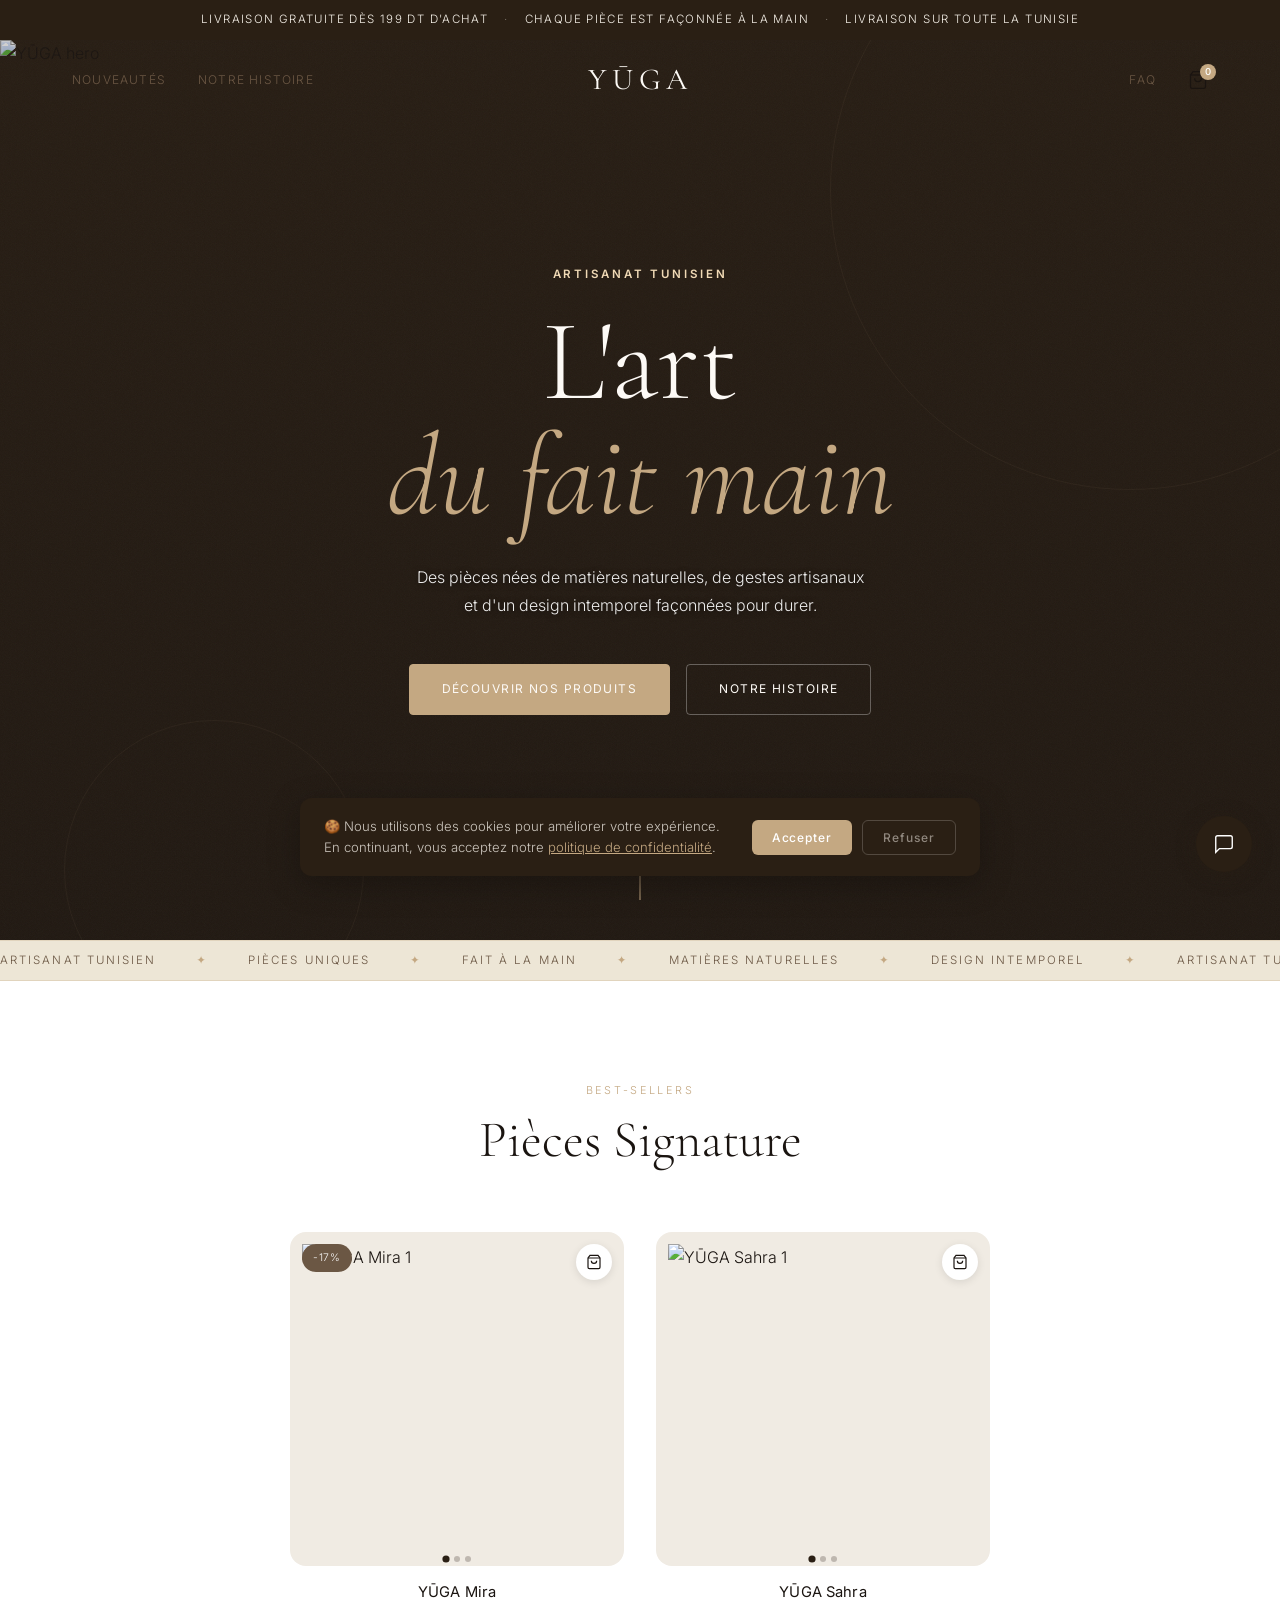
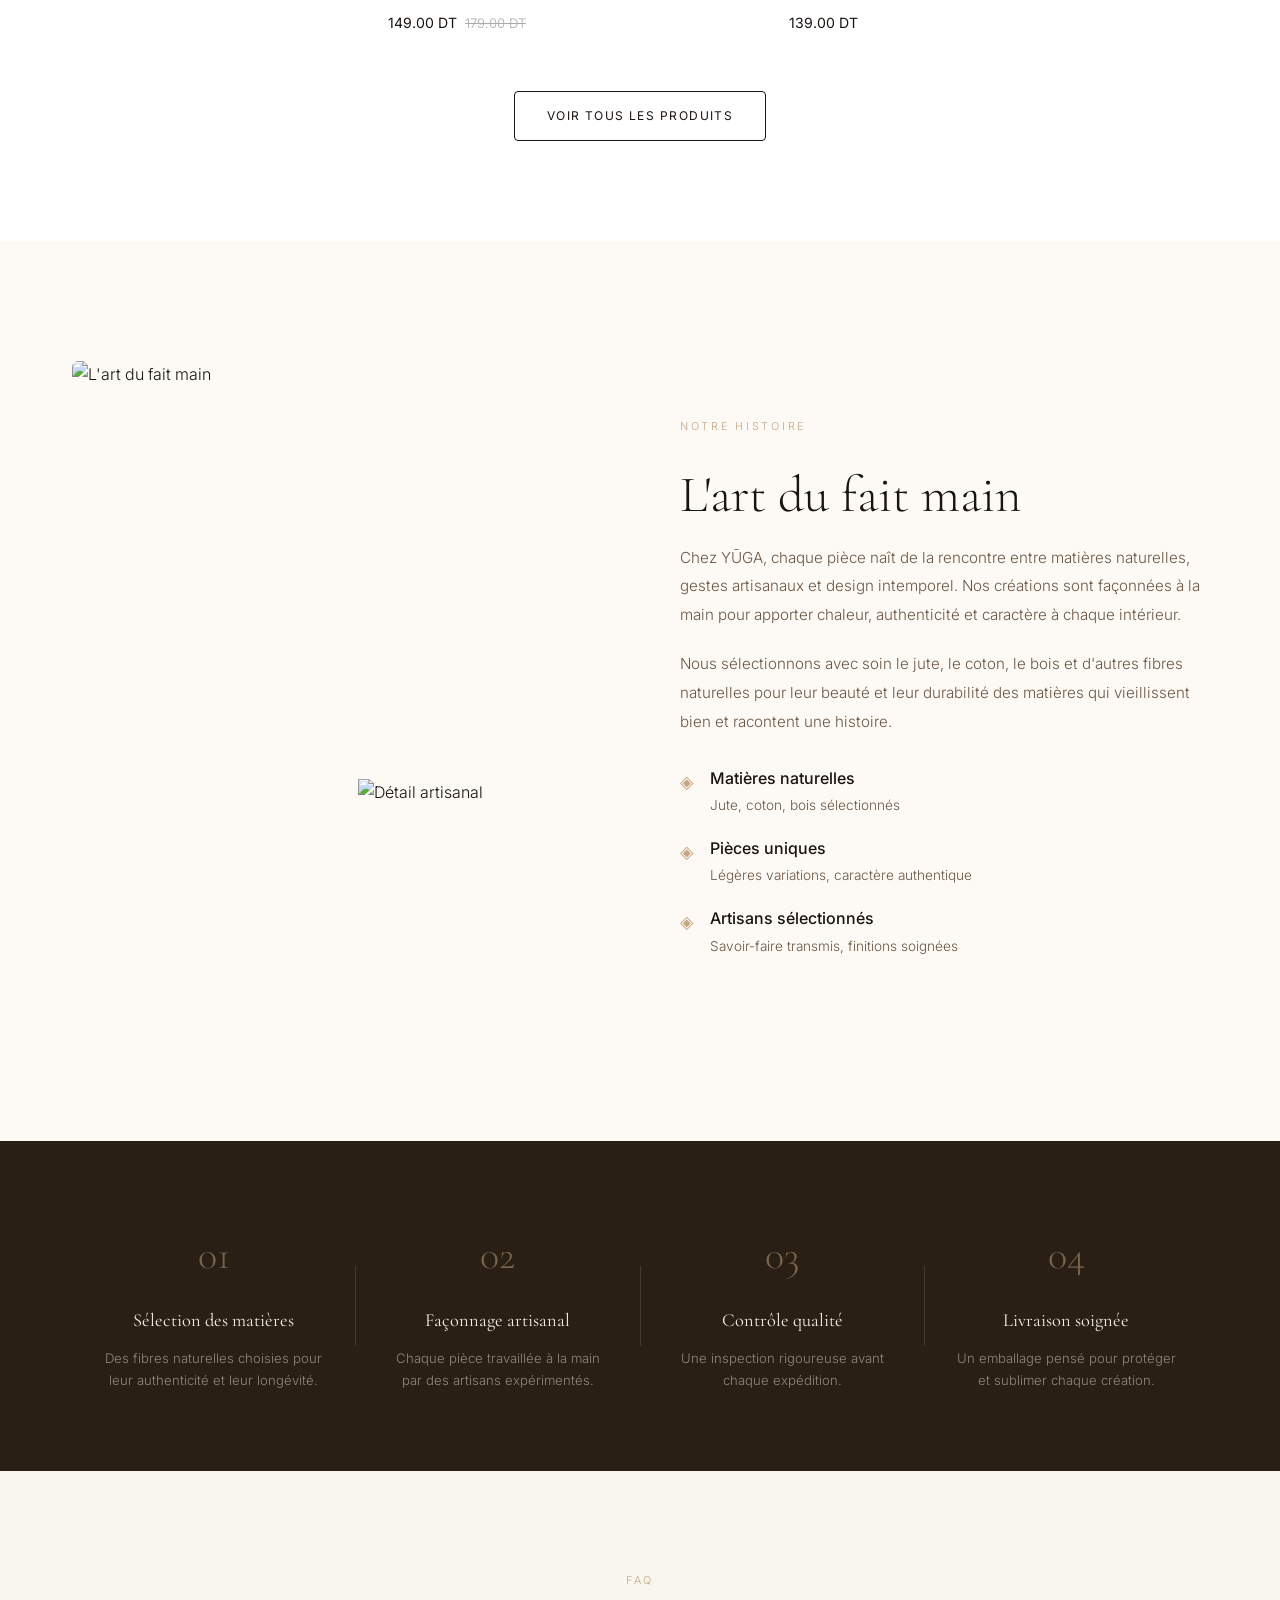
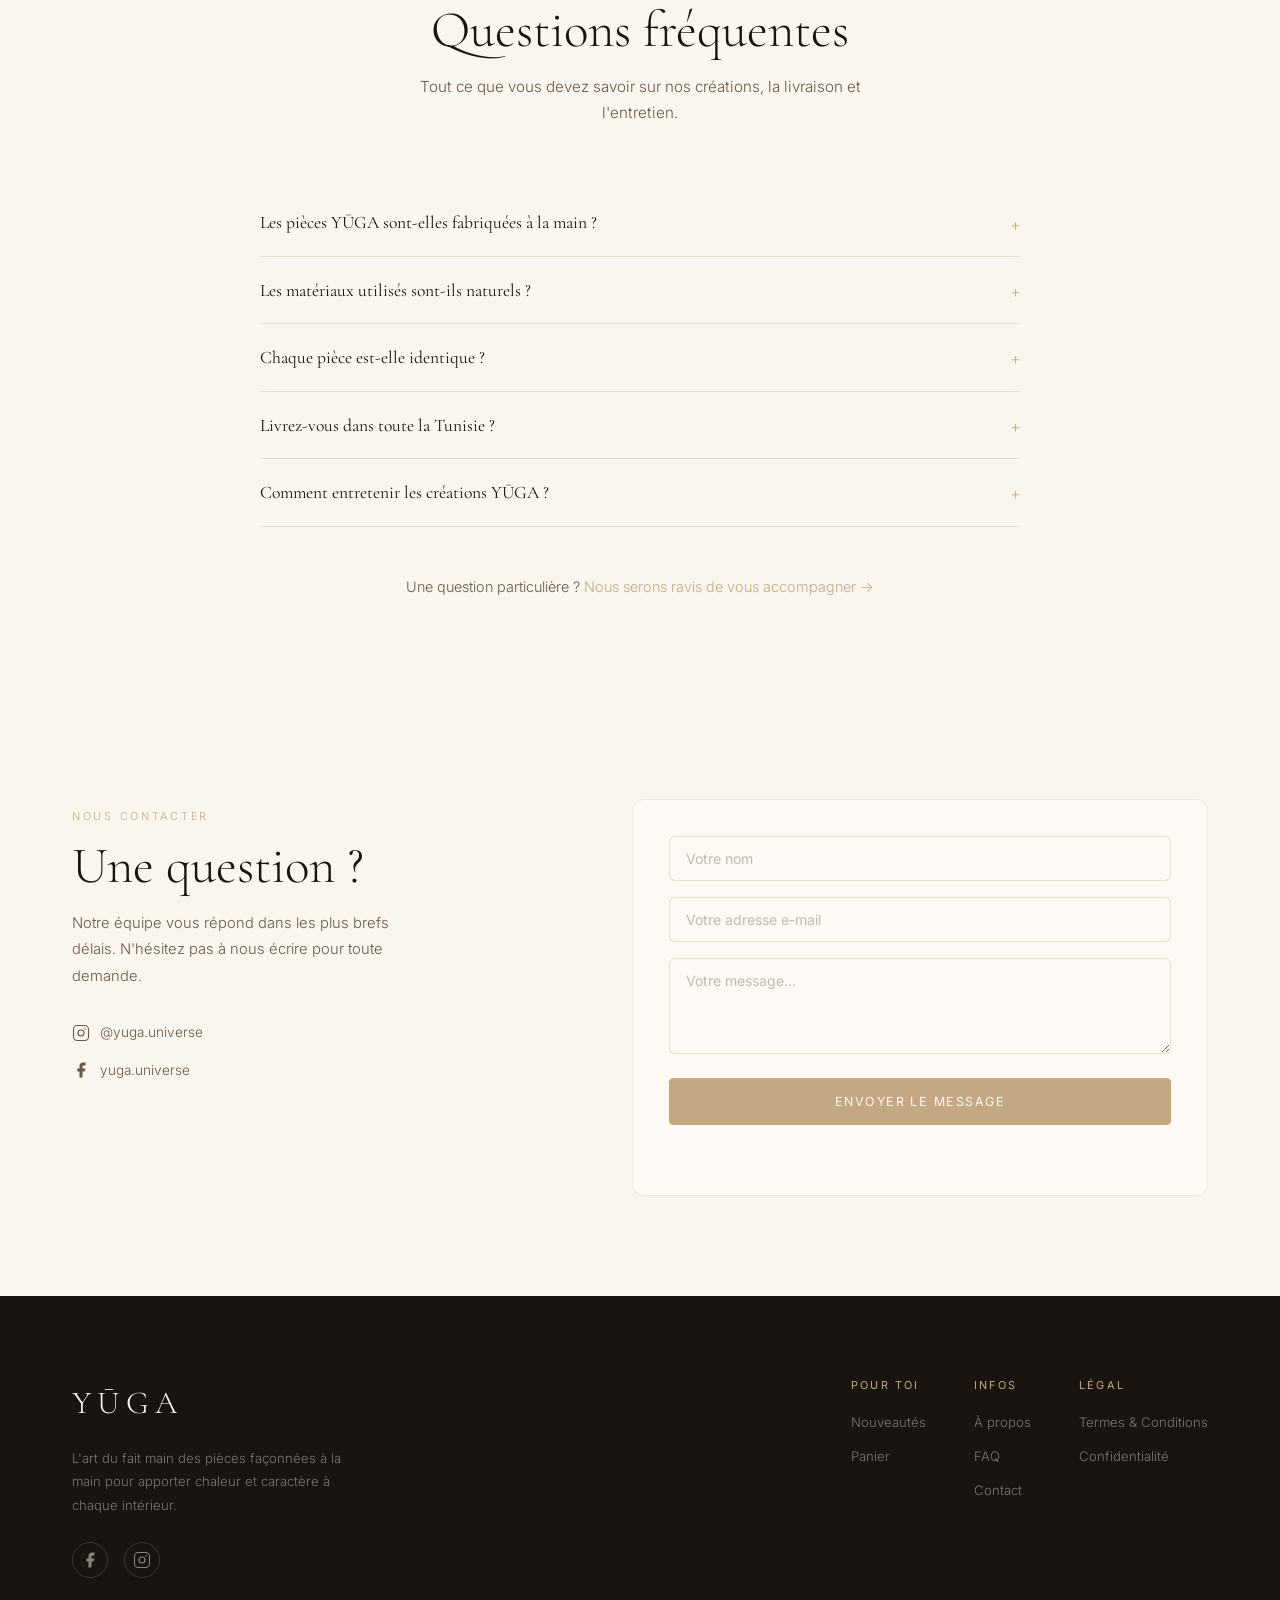
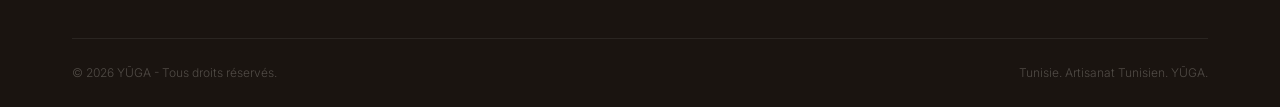
==== index.html @ 1732a2d7 "first commit" ====
<!DOCTYPE html>
<html lang="fr">
<head>
  <meta charset="UTF-8" />
  <meta name="viewport" content="width=device-width, initial-scale=1.0" />
  <title>YŪGA</title>
  <link rel="icon" type="image/png" href="Logo/ICON.png" />
  <link rel="preconnect" href="https://fonts.googleapis.com" />
  <link rel="preconnect" href="https://fonts.gstatic.com" crossorigin />
  <link href="https://fonts.googleapis.com/css2?family=Cormorant+Garamond:ital,wght@0,300;0,400;0,500;0,600;1,300;1,400&family=Inter:wght@300;400;500&display=swap" rel="stylesheet" />
  <link rel="stylesheet" href="style.css" />
  <link rel="stylesheet" href="chatbot.css" />
</head>
<body>

  <!-- ANNOUNCEMENT BAR -->
  <div class="announcement-bar">
    <span>Livraison gratuite dès 199 DT d'achat</span>
    <span class="dot">·</span>
    <span>Chaque pièce est façonnée à la main</span>
    <span class="dot">·</span>
    <span>Livraison sur toute la Tunisie</span>
  </div>

  <!-- HEADER -->
  <header class="header" id="header">
    <nav class="nav">
      <div class="nav__left">
        <a href="#products" class="nav__link">Nouveautés</a>
        <a href="#story" class="nav__link">Notre Histoire</a>
      </div>
      <a href="#" class="nav__logo">YŪGA</a>
      <div class="nav__right">
        <a href="#faq" class="nav__link">FAQ</a>
        <button class="nav__cart" aria-label="Panier">
          <svg width="20" height="20" viewBox="0 0 24 24" fill="none" stroke="currentColor" stroke-width="1.5">
            <path d="M6 2L3 6v14a2 2 0 002 2h14a2 2 0 002-2V6l-3-4z"/>
            <line x1="3" y1="6" x2="21" y2="6"/>
            <path d="M16 10a4 4 0 01-8 0"/>
          </svg>
          <span class="cart-count">0</span>
        </button>

      </div>
    </nav>
  </header>

  <!-- HERO -->
  <section class="hero">
    <div class="hero__bg">
      <img src="https://cdn.converty.shop/images/4e68e8ccf9ef37819d308fab1745bf384a199940e034f66eeb0c0edb754af911_lg.webp" alt="YŪGA hero" class="hero__bg-img" />
      <div class="hero__overlay"></div>
      <div class="hero__noise"></div>
    </div>
    <div class="hero__content">
      <p class="hero__eyebrow reveal">Artisanat Tunisien</p>
      <h1 class="hero__title reveal">
        <span>L'art</span>
        <em>du fait main</em>
      </h1>
      <p class="hero__sub reveal">Des pièces nées de matières naturelles, de gestes artisanaux<br>et d'un design intemporel façonnées pour durer.</p>
      <div class="hero__actions reveal">
        <a href="#products" class="btn btn--primary">Découvrir nos produits</a>
        <a href="#story" class="btn btn--ghost">Notre histoire</a>
      </div>
    </div>
    <div class="hero__scroll">
      <span></span>
    </div>
    <!-- floating shapes -->
    <div class="hero__shape hero__shape--1"></div>
    <div class="hero__shape hero__shape--2"></div>
  </section>





  <!-- MARQUEE STRIP -->
  <div class="marquee-strip">
    <div class="marquee-track">
      <span>Artisanat tunisien</span><span class="sep">✦</span>
      <span>Pièces uniques</span><span class="sep">✦</span>
      <span>Fait à la main</span><span class="sep">✦</span>
      <span>Matières naturelles</span><span class="sep">✦</span>
      <span>Design intemporel</span><span class="sep">✦</span>
      <span>Artisanat tunisien</span><span class="sep">✦</span>
      <span>Pièces uniques</span><span class="sep">✦</span>
      <span>Fait à la main</span><span class="sep">✦</span>
      <span>Matières naturelles</span><span class="sep">✦</span>
      <span>Design intemporel</span><span class="sep">✦</span>
    </div>
  </div>

  <!-- SIGNATURE PRODUCTS -->
  <section class="products" id="products">
    <div class="container">
      <div class="section-header reveal">
        <p class="section-tag">Best-sellers</p>
        <h2 class="section-title">Pièces Signature</h2>
      </div>
      <div class="products__grid">

        <div class="product-card reveal">
          <div class="product-card__img-wrap">
            <div class="product-card__slider" data-index="0">
              <img class="product-card__img active" src="https://cdn.converty.shop/images/0174ec9a3f047214f8dd77beafe339117ebfd12a40777a5662136176855aa909_lg.webp" alt="YŪGA Mira 1" />
              <img class="product-card__img" src="https://cdn.converty.shop/images/b7fb28e4cbac5d700de778d76370052bbc2e8af2c4be4e94ce66d8b85c18ff27_lg.webp" alt="YŪGA Mira 2" />
              <img class="product-card__img" src="https://cdn.converty.shop/images/9a15b02a340056c35ff47f4662160144e8608b4dc3a83b15c07524dd6221a162_lg.webp" alt="YŪGA Mira 3" />
            </div>
            <div class="product-card__dots">
              <span class="dot active"></span>
              <span class="dot"></span>
              <span class="dot"></span>
            </div>
            <div class="product-card__badge">-17%</div>
            <button class="product-card__cart-btn" data-product="YŪGA Mira" data-price="149" aria-label="Ajouter au panier">
              <svg width="16" height="16" viewBox="0 0 24 24" fill="none" stroke="currentColor" stroke-width="1.8"><path d="M6 2L3 6v14a2 2 0 002 2h14a2 2 0 002-2V6l-3-4z"/><line x1="3" y1="6" x2="21" y2="6"/><path d="M16 10a4 4 0 01-8 0"/></svg>
            </button>
          </div>
          <div class="product-card__body">
            <p class="product-card__name">YŪGA Mira</p>
            <div class="product-card__pricing">
              <span class="product-card__price">149.00 DT</span>
              <span class="product-card__old-price">179.00 DT</span>
            </div>
          </div>
        </div>

        <div class="product-card reveal">
          <div class="product-card__img-wrap">
            <div class="product-card__slider" data-index="0">
              <img class="product-card__img active" src="https://cdn.converty.shop/images/b9d2a38a07e9d9c880fcb152dcf154a3df0094820544f443d1bacba5bae0aa7c_lg.webp" alt="YŪGA Sahra 1" />
              <img class="product-card__img" src="https://cdn.converty.shop/images/09a2a9e2bf6c52f5f04a3d2d93168f069ed38cdacd95d3f60bc3b8fcf7584d56_lg.webp" alt="YŪGA Sahra 2" />
              <img class="product-card__img" src="https://cdn.converty.shop/images/b358c8400eb6f0360574e1d9faf5f79a27136627b00d07290760347ea3fc8a9d_lg.webp" alt="YŪGA Sahra 3" />
            </div>
            <div class="product-card__dots">
              <span class="dot active"></span>
              <span class="dot"></span>
              <span class="dot"></span>
            </div>
            <button class="product-card__cart-btn" data-product="YŪGA Sahra" data-price="139" aria-label="Ajouter au panier">
              <svg width="16" height="16" viewBox="0 0 24 24" fill="none" stroke="currentColor" stroke-width="1.8"><path d="M6 2L3 6v14a2 2 0 002 2h14a2 2 0 002-2V6l-3-4z"/><line x1="3" y1="6" x2="21" y2="6"/><path d="M16 10a4 4 0 01-8 0"/></svg>
            </button>
          </div>
          <div class="product-card__body">
            <p class="product-card__name">YŪGA Sahra</p>
            <div class="product-card__pricing">
              <span class="product-card__price">139.00 DT</span>
            </div>
          </div>
        </div>

      </div>
      <div class="products__footer reveal">
        <a href="produits.html" class="btn btn--outline">Voir tous les produits</a>
      </div>
    </div>
  </section>

  <!-- STORY SECTION -->
  <section class="story" id="story">
    <div class="story__inner">
      <div class="story__visual reveal">
        <div class="story__img-block">
          <img class="story__img-main" src="https://cdn.converty.shop/images/4e68e8ccf9ef37819d308fab1745bf384a199940e034f66eeb0c0edb754af911_lg.webp" alt="L'art du fait main" loading="lazy" />
          <img class="story__img-accent" src="https://cdn.converty.shop/images/ec9ec5f3f295c4e78d9904eba97332bc415759b69cf631b17d202a1162267ee4_lg.webp" alt="Détail artisanal" loading="lazy" />
        </div>
      </div>
      <div class="story__text reveal">
        <p class="section-tag">Notre Histoire</p>
        <h2 class="section-title">L'art du fait main</h2>
        <p class="story__body">
          Chez YŪGA, chaque pièce naît de la rencontre entre matières naturelles, gestes artisanaux et design intemporel. Nos créations sont façonnées à la main pour apporter chaleur, authenticité et caractère à chaque intérieur.
        </p>
        <p class="story__body">
          Nous sélectionnons avec soin le jute, le coton, le bois et d'autres fibres naturelles pour leur beauté et leur durabilité des matières qui vieillissent bien et racontent une histoire.
        </p>
        <div class="story__values">
          <div class="story__value">
            <div class="story__value-icon">◈</div>
            <div>
              <strong>Matières naturelles</strong>
              <p>Jute, coton, bois sélectionnés</p>
            </div>
          </div>
          <div class="story__value">
            <div class="story__value-icon">◈</div>
            <div>
              <strong>Pièces uniques</strong>
              <p>Légères variations, caractère authentique</p>
            </div>
          </div>
          <div class="story__value">
            <div class="story__value-icon">◈</div>
            <div>
              <strong>Artisans sélectionnés</strong>
              <p>Savoir-faire transmis, finitions soignées</p>
            </div>
          </div>
        </div>
        
      </div>
    </div>
  </section>

  <!-- PROCESS STRIP -->
  <section class="process">
    <div class="container">
      <div class="process__grid">
        <div class="process__step reveal">
          <span class="process__num">01</span>
          <h4>Sélection des matières</h4>
          <p>Des fibres naturelles choisies pour leur authenticité et leur longévité.</p>
        </div>
        <div class="process__divider"></div>
        <div class="process__step reveal">
          <span class="process__num">02</span>
          <h4>Façonnage artisanal</h4>
          <p>Chaque pièce travaillée à la main par des artisans expérimentés.</p>
        </div>
        <div class="process__divider"></div>
        <div class="process__step reveal">
          <span class="process__num">03</span>
          <h4>Contrôle qualité</h4>
          <p>Une inspection rigoureuse avant chaque expédition.</p>
        </div>
        <div class="process__divider"></div>
        <div class="process__step reveal">
          <span class="process__num">04</span>
          <h4>Livraison soignée</h4>
          <p>Un emballage pensé pour protéger et sublimer chaque création.</p>
        </div>
      </div>
    </div>
  </section>

  <!-- FAQ -->
  <section class="faq" id="faq">
    <div class="container">
      <div class="section-header reveal">
        <p class="section-tag">FAQ</p>
        <h2 class="section-title">Questions fréquentes</h2>
        <p class="section-sub">Tout ce que vous devez savoir sur nos créations, la livraison et l'entretien.</p>
      </div>
      <div class="faq__list">

        <div class="faq__item reveal">
          <button class="faq__question" aria-expanded="false">
            Les pièces YŪGA sont-elles fabriquées à la main ?
            <span class="faq__icon">+</span>
          </button>
          <div class="faq__answer">
            <p>Chaque création YŪGA est réalisée à la main par des artisans sélectionnés, avec une attention particulière portée aux détails, aux matières naturelles et à la qualité de finition.</p>
          </div>
        </div>

        <div class="faq__item reveal">
          <button class="faq__question" aria-expanded="false">
            Les matériaux utilisés sont-ils naturels ?
            <span class="faq__icon">+</span>
          </button>
          <div class="faq__answer">
            <p>Nous privilégions des matériaux naturels et authentiques tels que le jute, le coton, le bois et d'autres fibres sélectionnées pour leur beauté et leur durabilité.</p>
          </div>
        </div>

        <div class="faq__item reveal">
          <button class="faq__question" aria-expanded="false">
            Chaque pièce est-elle identique ?
            <span class="faq__icon">+</span>
          </button>
          <div class="faq__answer">
            <p>Non. Les légères variations de texture, de forme ou de finition font partie du caractère unique de chaque création artisanale et témoignent du travail manuel.</p>
          </div>
        </div>

        <div class="faq__item reveal">
          <button class="faq__question" aria-expanded="false">
            Livrez-vous dans toute la Tunisie ?
            <span class="faq__icon">+</span>
          </button>
          <div class="faq__answer">
            <p>Oui, nous assurons la livraison sur l'ensemble du territoire tunisien avec un emballage soigneusement préparé pour protéger chaque pièce.</p>
          </div>
        </div>

        <div class="faq__item reveal">
          <button class="faq__question" aria-expanded="false">
            Comment entretenir les créations YŪGA ?
            <span class="faq__icon">+</span>
          </button>
          <div class="faq__answer">
            <p>Un dépoussiérage régulier à l'aide d'un chiffon doux ou d'une brosse souple suffit généralement pour préserver la beauté des matériaux naturels au fil du temps.</p>
          </div>
        </div>

      </div>
      <p class="faq__contact reveal">
        Une question particulière ? <a href="#contact">Nous serons ravis de vous accompagner → </a>
      </p>
    </div>
  </section>

  <!-- CONTACT -->
  <section class="contact-section" id="contact">
    <div class="container">
      <div class="contact-inner reveal">
        <div class="contact-text">
          <p class="section-tag">Nous contacter</p>
          <h2 class="section-title">Une question ?</h2>
          <p class="contact-sub">Notre équipe vous répond dans les plus brefs délais. N'hésitez pas à nous écrire pour toute demande.</p>
          <div class="contact-info">
            <a href="https://www.instagram.com/yuga.universe" target="_blank" rel="noopener" class="contact-social">
              <svg width="18" height="18" viewBox="0 0 24 24" fill="none" stroke="currentColor" stroke-width="1.5"><rect x="2" y="2" width="20" height="20" rx="5"/><circle cx="12" cy="12" r="4"/><circle cx="17.5" cy="6.5" r="1" fill="currentColor" stroke="none"/></svg>
              @yuga.universe
            </a>
            <a href="https://www.facebook.com/yuga.universe" target="_blank" rel="noopener" class="contact-social">
              <svg width="18" height="18" viewBox="0 0 24 24" fill="currentColor"><path d="M18 2h-3a5 5 0 00-5 5v3H7v4h3v8h4v-8h3l1-4h-4V7a1 1 0 011-1h3z"/></svg>
              yuga.universe
            </a>
          </div>
        </div>
        <form class="contact-form" id="contactForm">
          <div class="contact-form__group">
            <input type="text" id="contact_name" name="nom" placeholder="Votre nom" required />
          </div>
          <div class="contact-form__group">
            <input type="email" id="contact_email" name="email" placeholder="Votre adresse e-mail" required />
          </div>
          <div class="contact-form__group">
            <textarea id="contact_message" name="message" rows="4" placeholder="Votre message..." required></textarea>
          </div>
          <button type="submit" class="btn btn--primary contact-form__submit" id="contactSubmit">Envoyer le message</button>
          <p class="contact-form__note" id="contactNote"></p>
        </form>
      </div>
    </div>
  </section>

  <!-- FOOTER -->
  <footer class="footer">
    <div class="container">
      <div class="footer__top">
        <div class="footer__brand">
          <a href="#" class="footer__logo">YŪGA</a>
          <p>L'art du fait main des pièces façonnées à la main pour apporter chaleur et caractère à chaque intérieur.</p>
          <div class="footer__social">
            <a href="https://www.facebook.com/yuga.universe" target="_blank" rel="noopener" aria-label="Facebook">
              <svg width="18" height="18" viewBox="0 0 24 24" fill="currentColor"><path d="M18 2h-3a5 5 0 00-5 5v3H7v4h3v8h4v-8h3l1-4h-4V7a1 1 0 011-1h3z"/></svg>
            </a>
            <a href="https://www.instagram.com/yuga.universe" target="_blank" rel="noopener" aria-label="Instagram">
              <svg width="18" height="18" viewBox="0 0 24 24" fill="none" stroke="currentColor" stroke-width="1.5"><rect x="2" y="2" width="20" height="20" rx="5"/><circle cx="12" cy="12" r="4"/><circle cx="17.5" cy="6.5" r="1" fill="currentColor" stroke="none"/></svg>
            </a>
          </div>
        </div>
        <div class="footer__nav">
          <div class="footer__col">
            <h5>Pour toi</h5>
            <a href="produits.html">Nouveautés</a>
            <a href="#">Panier</a>
          </div>
          <div class="footer__col">
            <h5>Infos</h5>
            <a href="#story">À propos</a>
            <a href="#faq">FAQ</a>
            <a href="#contact">Contact</a>
          </div>
          <div class="footer__col">
            <h5>Légal</h5>
            <a href="termes.html">Termes & Conditions</a>
            <a href="confidentialite.html">Confidentialité</a>
          </div>
        </div>
      </div>
      <div class="footer__bottom">
        <p>© 2026 YŪGA - Tous droits réservés.</p>
        <p>Tunisie. Artisanat Tunisien. YŪGA.</p>
      </div>
    </div>
  </footer>

  <!-- CART DRAWER -->
  <div class="cart-drawer" id="cartDrawer" aria-hidden="true">
    <div class="cart-drawer__overlay" id="cartOverlay"></div>
    <div class="cart-drawer__panel">
      <div class="cart-drawer__head">
        <h3>Panier</h3>
        <button class="cart-drawer__close" id="cartClose" aria-label="Fermer">✕</button>
      </div>
      <div class="cart-drawer__body" id="cartBody">
        <p class="cart-drawer__empty">Votre panier est vide.</p>
      </div>
      <div class="cart-drawer__footer">
        <div class="cart-drawer__total">
          <span>Total</span>
          <span id="cartTotal">0.00 DT</span>
        </div>
        <button class="btn btn--primary cart-drawer__checkout">Passer la commande</button>
      </div>
    </div>
  </div>

  <!-- TOAST -->
  <!-- COOKIE BANNER -->
  <div class="cookie-banner" id="cookieBanner">
    <div class="cookie-banner__text">
      <p>🍪 Nous utilisons des cookies pour améliorer votre expérience. En continuant, vous acceptez notre <a href="confidentialite.html">politique de confidentialité</a>.</p>
    </div>
    <div class="cookie-banner__actions">
      <button class="cookie-btn cookie-btn--accept" id="cookieAccept">Accepter</button>
      <button class="cookie-btn cookie-btn--decline" id="cookieDecline">Refuser</button>
    </div>
  </div>

  <div class="toast" id="toast"></div>
  <script src="config.js"></script>
  <script src="https://cdn.jsdelivr.net/npm/@emailjs/browser@4/dist/email.min.js"></script>
  <script>emailjs.init(YUGA_CONFIG.emailjs.publicKey);</script>
  <script src="app.js"></script>
  <script src="chatbot.js"></script>
</body>
</html>
---- style.css ----
/* ===========================
   YŪGA — Base & Reset
=========================== */
*, *::before, *::after { box-sizing: border-box; margin: 0; padding: 0; }

:root {
  --sand:    #f5f0e8;
  --sand-2:  #ede6d6;
  --clay:    #c4a882;
  --clay-2:  #a8896a;
  --espresso:#2a1f14;
  --ink:     #1a1410;
  --warm-mid:#6b5744;
  --white:   #fdfaf6;
  --off:     #f9f5ef;

  --font-serif: 'Cormorant Garamond', Georgia, serif;
  --font-sans:  'Inter', system-ui, sans-serif;

  --radius: 4px;
  --transition: 0.4s cubic-bezier(0.25, 0.46, 0.45, 0.94);
}

html { scroll-behavior: smooth; font-size: 16px; }

body {
  background: var(--white);
  color: var(--ink);
  font-family: var(--font-sans);
  font-weight: 300;
  line-height: 1.7;
  overflow-x: hidden;
}

a { text-decoration: none; color: inherit; }
img { display: block; max-width: 100%; }
button { cursor: pointer; border: none; background: none; font-family: inherit; }

.container { max-width: 1200px; margin: 0 auto; padding: 0 32px; }

/* ===========================
   Reveal Animations
=========================== */
.reveal {
  opacity: 0;
  transform: translateY(32px);
  transition: opacity 0.7s ease, transform 0.7s ease;
}
.reveal.visible {
  opacity: 1;
  transform: translateY(0);
}

/* ===========================
   Announcement Bar
=========================== */
.announcement-bar {
  background: var(--espresso);
  color: var(--sand);
  font-size: 0.72rem;
  letter-spacing: 0.12em;
  text-transform: uppercase;
  text-align: center;
  padding: 10px 16px;
  display: flex;
  justify-content: center;
  align-items: center;
  gap: 16px;
  flex-wrap: wrap;
}
.announcement-bar .dot { opacity: 0.4; }

/* ===========================
   Header / Nav
=========================== */
.header {
  position: fixed;
  top: 36px;
  left: 0; right: 0;
  z-index: 100;
  transition: top 0.3s, background 0.3s, box-shadow 0.3s;
}
.header.scrolled {
  top: 0;
  background: rgba(253, 250, 246, 0.96);
  backdrop-filter: blur(12px);
  box-shadow: 0 1px 0 rgba(42,31,20,0.08);
}
.nav {
  max-width: 1200px;
  margin: 0 auto;
  padding: 18px 32px;
  display: flex;
  align-items: center;
  justify-content: space-between;
}
.nav__left, .nav__right {
  display: flex;
  align-items: center;
  gap: 32px;
  flex: 1;
}
.nav__right { justify-content: flex-end; }
.nav__logo {
  font-family: var(--font-serif);
  font-size: 1.9rem;
  font-weight: 400;
  letter-spacing: 0.18em;
  color: var(--white);
  transition: color 0.25s;
}
.header.scrolled .nav__logo { color: var(--ink); }

/* Navbar turns white on hover */
.header:hover {
  background: rgba(253, 250, 246, 0.98) !important;
  backdrop-filter: blur(12px);
  box-shadow: 0 1px 0 rgba(42,31,20,0.08);
}
.header:hover .nav__logo { color: var(--ink); }
.header:hover .nav__link { color: var(--warm-mid); }
.header:hover .nav__cart { color: var(--ink); }
.nav__link {
  font-size: 0.75rem;
  letter-spacing: 0.1em;
  text-transform: uppercase;
  color: var(--warm-mid);
  transition: color 0.2s;
}
.nav__link:hover { color: var(--ink); }
.nav__cart {
  position: relative;
  color: var(--ink);
  display: flex;
  align-items: center;
}
.cart-count {
  position: absolute;
  top: -6px; right: -8px;
  background: var(--clay);
  color: white;
  font-size: 0.6rem;
  font-weight: 500;
  width: 16px; height: 16px;
  border-radius: 50%;
  display: flex;
  align-items: center;
  justify-content: center;
}

/* ===========================
   Hero
=========================== */
.hero {
  min-height: 100vh;
  display: flex;
  align-items: center;
  justify-content: center;
  position: relative;
  overflow: hidden;
  background: var(--espresso);
}
.hero__bg {
  position: absolute;
  inset: 0;
}
.hero__bg-img {
  width: 100%; height: 100%;
  object-fit: cover;
  object-position: center;
  display: block;
}
.hero__overlay {
  position: absolute;
  inset: 0;
  background: linear-gradient(180deg, rgba(26,20,16,0.2) 0%, rgba(26,20,16,0.6) 100%);
}
.hero__noise {
  position: absolute;
  inset: 0;
  opacity: 0.04;
  background-image: url("data:image/svg+xml,%3Csvg viewBox='0 0 256 256' xmlns='http://www.w3.org/2000/svg'%3E%3Cfilter id='noise'%3E%3CfeTurbulence type='fractalNoise' baseFrequency='0.9' numOctaves='4' stitchTiles='stitch'/%3E%3C/filter%3E%3Crect width='100%25' height='100%25' filter='url(%23noise)'/%3E%3C/svg%3E");
  background-size: 200px;
}
.hero__content {
  position: relative;
  z-index: 2;
  text-align: center;
  padding: 0 24px;
  max-width: 800px;
}
.hero__eyebrow {
  font-size: 0.72rem;
  letter-spacing: 0.25em;
  text-transform: uppercase;
  color: #f0d9b5;
  font-weight: 600;
  margin-bottom: 20px;
}
.hero__title {
  font-family: var(--font-serif);
  font-size: clamp(3.5rem, 9vw, 8rem);
  font-weight: 300;
  line-height: 1.0;
  color: var(--white);
  margin-bottom: 28px;
}
.hero__title em {
  display: block;
  font-style: italic;
  color: var(--clay);
}
.hero__sub {
  font-size: 1rem;
  color: rgba(255,255,255,0.92);
  margin-bottom: 44px;
  line-height: 1.8;
  text-shadow: 0 1px 6px rgba(0,0,0,0.5);
}
.hero__actions {
  display: flex;
  gap: 16px;
  justify-content: center;
  flex-wrap: wrap;
}
.hero__scroll {
  position: absolute;
  bottom: 40px;
  left: 50%;
  transform: translateX(-50%);
  z-index: 2;
}
.hero__scroll span {
  display: block;
  width: 1px;
  height: 60px;
  background: linear-gradient(to bottom, transparent, var(--clay));
  margin: 0 auto;
  animation: scrollPulse 2s ease-in-out infinite;
}
@keyframes scrollPulse {
  0%, 100% { opacity: 0.3; transform: scaleY(1); }
  50% { opacity: 1; transform: scaleY(1.2); }
}
.hero__shape {
  position: absolute;
  border-radius: 50%;
  opacity: 0.06;
  pointer-events: none;
}
.hero__shape--1 {
  width: 600px; height: 600px;
  border: 1px solid var(--clay);
  top: -150px; right: -150px;
}
.hero__shape--2 {
  width: 300px; height: 300px;
  border: 1px solid var(--clay);
  bottom: -80px; left: 5%;
}

/* ===========================
   Buttons
=========================== */
.btn {
  display: inline-flex;
  align-items: center;
  gap: 8px;
  padding: 14px 32px;
  font-size: 0.75rem;
  letter-spacing: 0.12em;
  text-transform: uppercase;
  border-radius: var(--radius);
  font-family: var(--font-sans);
  font-weight: 400;
  transition: all 0.3s;
  cursor: pointer;
}
.btn--primary {
  background: var(--clay);
  color: var(--white);
  border: 1px solid var(--clay);
}
.btn--primary:hover {
  background: var(--clay-2);
  border-color: var(--clay-2);
  transform: translateY(-1px);
}
.btn--ghost {
  background: transparent;
  color: var(--white);
  border: 1px solid rgba(255,255,255,0.3);
}
.btn--ghost:hover {
  border-color: var(--clay);
  color: var(--clay);
}
.btn--outline {
  background: transparent;
  color: var(--ink);
  border: 1px solid var(--ink);
}
.btn--outline:hover {
  background: var(--ink);
  color: var(--white);
}

/* ===========================
   Marquee Strip
=========================== */
.marquee-strip {
  background: var(--sand-2);
  border-top: 1px solid rgba(196,168,130,0.3);
  border-bottom: 1px solid rgba(196,168,130,0.3);
  overflow: hidden;
  padding: 10px 0;
}
.marquee-track {
  display: flex;
  gap: 40px;
  white-space: nowrap;
  animation: marquee 22s linear infinite;
  font-size: 0.72rem;
  letter-spacing: 0.18em;
  text-transform: uppercase;
  color: var(--warm-mid);
}
.marquee-track .sep { color: var(--clay); }
@keyframes marquee {
  from { transform: translateX(0); }
  to { transform: translateX(-50%); }
}

/* ===========================
   Section Shared
=========================== */
.section-header {
  text-align: center;
  margin-bottom: 64px;
}
.section-tag {
  font-size: 0.68rem;
  letter-spacing: 0.25em;
  text-transform: uppercase;
  color: var(--clay);
  margin-bottom: 12px;
}
.section-title {
  font-family: var(--font-serif);
  font-size: clamp(2rem, 4vw, 3.2rem);
  font-weight: 300;
  color: var(--ink);
  line-height: 1.1;
}
.section-sub {
  margin-top: 16px;
  color: var(--warm-mid);
  font-size: 0.95rem;
  max-width: 480px;
  margin-inline: auto;
}

/* ===========================
   Collections
=========================== */
.collections { padding: 48px 0 56px; background: #f5ede4; }
.collections__title {
  font-family: var(--font-sans);
  font-size: 1.2rem;
  font-weight: 700;
  color: var(--ink);
  margin-bottom: 24px;
}
.collections__track { display: flex; }

.coll-card { display: flex; flex-direction: column; gap: 12px; }
.coll-card__img {
  width: 200px; height: 200px;
  border-radius: 20px;
  overflow: hidden;
  background: var(--sand-2);
}
.coll-card__img img {
  width: 100%; height: 100%;
  object-fit: cover;
  object-position: center;
  display: block;
}
.coll-card__label {
  display: inline-block;
  align-self: flex-start;
  border: 1px solid rgba(42,31,20,0.3);
  border-radius: 20px;
  padding: 7px 18px;
  font-size: 0.8rem;
  color: var(--ink);
  font-family: var(--font-sans);
  font-weight: 400;
  background: transparent;
  transition: background 0.2s, color 0.2s;
  white-space: nowrap;
}
.coll-card__label:hover { background: var(--ink); color: #fff; }

/* ===========================
   Products
=========================== */
.products { padding: 100px 0; background: #fff; }
.products__grid {
  display: grid;
  grid-template-columns: repeat(2, 1fr);
  gap: 40px 32px;
  max-width: 700px;
  margin: 0 auto;
}
.product-card {
  background: transparent;
  cursor: pointer;
}
.product-card__img-wrap {
  position: relative;
  overflow: hidden;
  aspect-ratio: 1 / 1;
  background: #f0ebe3;
  border-radius: 16px;
  display: flex;
  align-items: center;
  justify-content: center;
}
.product-card__img {
  width: 85%;
  height: 85%;
  object-fit: contain;
  object-position: center;
  display: block;
  transition: transform 0.5s ease;
}
.product-card:hover .product-card__img { transform: scale(1.06); }

/* product slider */
.product-card__slider {
  position: relative;
  width: 100%; height: 100%;
}
.product-card__img {
  position: absolute;
  inset: 0;
  width: 100%; height: 100%;
  object-fit: contain;
  object-position: center;
  padding: 12px;
  display: block;
  opacity: 0;
  transition: opacity 0.3s ease;
}
.product-card__img.active {
  opacity: 1;
  position: relative;
}

.product-card__dots {
  position: absolute;
  bottom: 4px;
  left: 50%;
  transform: translateX(-50%);
  display: flex;
  gap: 5px;
  z-index: 2;
}
.product-card__dots .dot {
  width: 6px; height: 6px;
  border-radius: 50%;
  background: rgba(42,31,20,0.25);
  transition: background 0.3s, transform 0.3s;
  cursor: pointer;
}
.product-card__dots .dot.active {
  background: var(--espresso);
  transform: scale(1.2);
}
.product-card__badge {
  position: absolute;
  top: 12px; left: 12px;
  background: #6b5744;
  color: white;
  font-size: 0.65rem;
  letter-spacing: 0.06em;
  padding: 5px 11px;
  border-radius: 20px;
  font-family: var(--font-sans);
}
.product-card__badge--new { background: var(--espresso); }

/* cart icon button top-right */
.product-card__cart-btn {
  position: absolute;
  top: 12px; right: 12px;
  width: 36px; height: 36px;
  background: #fff;
  border-radius: 50%;
  display: flex;
  align-items: center;
  justify-content: center;
  box-shadow: 0 2px 8px rgba(0,0,0,0.10);
  transition: background 0.2s, transform 0.2s;
  border: none;
  cursor: pointer;
  color: var(--ink);
}
.product-card__cart-btn:hover {
  background: var(--espresso);
  color: #fff;
  transform: scale(1.08);
}
.product-card__cart-btn svg { display: block; }

.product-card__body { padding: 14px 4px 0; text-align: center; }
.product-card__name {
  font-family: var(--font-sans);
  font-size: 0.92rem;
  font-weight: 400;
  color: var(--ink);
  margin-bottom: 6px;
  letter-spacing: 0.01em;
}
.product-card__pricing { display: flex; gap: 8px; align-items: baseline; justify-content: center; }
.product-card__price { font-size: 0.88rem; color: var(--ink); font-weight: 400; }
.product-card__old-price { font-size: 0.82rem; color: #aaa; text-decoration: line-through; }
.products__footer { text-align: center; margin-top: 56px; }

/* ===========================
   Story
=========================== */
.story { padding: 120px 0; background: var(--white); overflow: hidden; }
.story__inner {
  max-width: 1200px;
  margin: 0 auto;
  padding: 0 32px;
  display: grid;
  grid-template-columns: 1fr 1fr;
  gap: 80px;
  align-items: center;
}
.story__img-block { position: relative; }
.story__img-main {
  width: 100%;
  aspect-ratio: 4/5;
  border-radius: 6px;
  object-fit: cover;
  object-position: center;
  display: block;
}
.story__img-accent {
  position: absolute;
  width: 55%;
  aspect-ratio: 1;
  bottom: -40px; right: -40px;
  border-radius: 6px;
  border: 8px solid var(--white);
  object-fit: cover;
  object-position: center;
  display: block;
}
.story__stat-card {
  position: absolute;
  top: 40px; right: -30px;
  background: var(--espresso);
  color: var(--white);
  padding: 24px 28px;
  border-radius: 4px;
  text-align: center;
}
.story__stat-num {
  display: block;
  font-family: var(--font-serif);
  font-size: 2.4rem;
  font-weight: 300;
  color: var(--clay);
}
.story__stat-label {
  font-size: 0.68rem;
  letter-spacing: 0.15em;
  text-transform: uppercase;
  opacity: 0.6;
}
.story__text { display: flex; flex-direction: column; gap: 20px; }
.story__body { color: var(--warm-mid); line-height: 1.9; font-size: 0.95rem; }
.story__values { display: flex; flex-direction: column; gap: 18px; margin: 8px 0; }
.story__value {
  display: flex;
  gap: 16px;
  align-items: flex-start;
}
.story__value-icon {
  color: var(--clay);
  font-size: 1.1rem;
  margin-top: 2px;
  flex-shrink: 0;
}
.story__value strong { display: block; color: var(--ink); font-weight: 500; margin-bottom: 2px; }
.story__value p { font-size: 0.85rem; color: var(--warm-mid); }

/* ===========================
   Process
=========================== */
.process { padding: 80px 0; background: var(--espresso); }
.process__grid {
  display: flex;
  align-items: center;
  gap: 0;
}
.process__step {
  flex: 1;
  text-align: center;
  padding: 0 32px;
  color: var(--sand);
}
.process__num {
  display: block;
  font-family: var(--font-serif);
  font-size: 2.5rem;
  color: var(--clay);
  opacity: 0.5;
  margin-bottom: 16px;
  font-weight: 300;
}
.process__step h4 {
  font-family: var(--font-serif);
  font-size: 1.15rem;
  font-weight: 400;
  margin-bottom: 10px;
}
.process__step p { font-size: 0.82rem; color: rgba(245,240,232,0.5); line-height: 1.7; }
.process__divider {
  width: 1px;
  height: 80px;
  background: rgba(196,168,130,0.2);
  flex-shrink: 0;
}

/* ===========================
   FAQ
=========================== */
.faq { padding: 100px 0; background: var(--off); }
.faq__list { max-width: 760px; margin: 0 auto; }
.faq__item {
  border-bottom: 1px solid rgba(196,168,130,0.3);
}
.faq__question {
  width: 100%;
  text-align: left;
  padding: 22px 0;
  font-size: 0.95rem;
  color: var(--ink);
  display: flex;
  justify-content: space-between;
  align-items: center;
  gap: 16px;
  font-family: var(--font-serif);
  font-size: 1.1rem;
  font-weight: 400;
  transition: color 0.2s;
}
.faq__question:hover { color: var(--clay); }
.faq__icon {
  font-size: 1.4rem;
  color: var(--clay);
  transition: transform 0.3s;
  flex-shrink: 0;
  line-height: 1;
}
.faq__item.open .faq__icon { transform: rotate(45deg); }
.faq__answer {
  max-height: 0;
  overflow: hidden;
  transition: max-height 0.4s ease, padding 0.3s;
}
.faq__answer p { padding-bottom: 22px; color: var(--warm-mid); font-size: 0.9rem; line-height: 1.8; }
.faq__item.open .faq__answer { max-height: 200px; }
.faq__contact { text-align: center; margin-top: 48px; color: var(--warm-mid); font-size: 0.9rem; }
.faq__contact a { color: var(--clay); border-bottom: 1px solid transparent; transition: border-color 0.2s; }
.faq__contact a:hover { border-color: var(--clay); }

/* ===========================
   Newsletter
=========================== */
.newsletter {
  padding: 120px 32px;
  background: var(--espresso);
  text-align: center;
}
.newsletter__inner { max-width: 560px; margin: 0 auto; }
.newsletter__title {
  font-family: var(--font-serif);
  font-size: clamp(2.2rem, 5vw, 3.5rem);
  font-weight: 300;
  color: var(--white);
  margin-bottom: 16px;
}
.newsletter__sub { color: rgba(245,240,232,0.55); font-size: 0.9rem; margin-bottom: 40px; }
.newsletter__form {
  display: flex;
  gap: 0;
  max-width: 440px;
  margin: 0 auto;
  border: 1px solid rgba(196,168,130,0.4);
  border-radius: 3px;
  overflow: hidden;
}
.newsletter__form input {
  flex: 1;
  background: transparent;
  border: none;
  outline: none;
  padding: 14px 18px;
  color: var(--white);
  font-family: var(--font-sans);
  font-size: 0.85rem;
}
.newsletter__form input::placeholder { color: rgba(245,240,232,0.35); }
.newsletter__form button {
  background: var(--clay);
  color: white;
  padding: 14px 24px;
  font-size: 0.72rem;
  letter-spacing: 0.12em;
  text-transform: uppercase;
  font-family: var(--font-sans);
  transition: background 0.2s;
}
.newsletter__form button:hover { background: var(--clay-2); }
.newsletter__note { margin-top: 16px; font-size: 0.8rem; color: var(--clay); min-height: 20px; }

/* ===========================
   Footer
=========================== */
.footer { background: var(--ink); color: var(--sand); padding: 80px 0 0; }
.footer__top {
  display: flex;
  gap: 80px;
  padding-bottom: 60px;
  border-bottom: 1px solid rgba(255,255,255,0.07);
}
.footer__brand { max-width: 280px; }
.footer__logo {
  font-family: var(--font-serif);
  font-size: 2rem;
  letter-spacing: 0.2em;
  display: block;
  margin-bottom: 16px;
  color: var(--white);
  transition: opacity 0.2s;
}
.footer__logo:hover { opacity: 0.7; }
.footer__brand p { font-size: 0.82rem; color: rgba(245,240,232,0.45); line-height: 1.8; margin-bottom: 24px; }
.footer__social { display: flex; gap: 16px; }
.footer__social a {
  width: 36px; height: 36px;
  border: 1px solid rgba(255,255,255,0.15);
  border-radius: 50%;
  display: flex;
  align-items: center;
  justify-content: center;
  color: rgba(245,240,232,0.5);
  transition: all 0.2s;
}
.footer__social a:hover { border-color: var(--clay); color: var(--clay); }
.footer__nav {
  flex: 1;
  display: flex;
  gap: 48px;
  justify-content: flex-end;
}
.footer__col { display: flex; flex-direction: column; gap: 12px; }
.footer__col h5 {
  font-size: 0.68rem;
  letter-spacing: 0.2em;
  text-transform: uppercase;
  color: var(--clay);
  margin-bottom: 4px;
  font-weight: 400;
}
.footer__col a { font-size: 0.82rem; color: rgba(245,240,232,0.45); transition: color 0.2s; }
.footer__col a:hover { color: var(--white); }
.footer__bottom {
  padding: 24px 0;
  display: flex;
  justify-content: space-between;
  align-items: center;
  font-size: 0.75rem;
  color: rgba(245,240,232,0.25);
  flex-wrap: wrap;
  gap: 8px;
}

/* ===========================
   Cart Drawer
=========================== */
.cart-drawer {
  position: fixed;
  inset: 0;
  z-index: 200;
  pointer-events: none;
}
.cart-drawer.open { pointer-events: all; }
.cart-drawer__overlay {
  position: absolute;
  inset: 0;
  background: rgba(26,20,16,0.5);
  opacity: 0;
  transition: opacity 0.3s;
}
.cart-drawer.open .cart-drawer__overlay { opacity: 1; }
.cart-drawer__panel {
  position: absolute;
  top: 0; right: 0; bottom: 0;
  width: 400px;
  max-width: 100vw;
  background: var(--white);
  transform: translateX(100%);
  transition: transform 0.4s cubic-bezier(0.25, 0.46, 0.45, 0.94);
  display: flex;
  flex-direction: column;
}
.cart-drawer.open .cart-drawer__panel { transform: translateX(0); }
.cart-drawer__head {
  padding: 24px;
  border-bottom: 1px solid var(--sand-2);
  display: flex;
  justify-content: space-between;
  align-items: center;
}
.cart-drawer__head h3 {
  font-family: var(--font-serif);
  font-size: 1.4rem;
  font-weight: 400;
}
.cart-drawer__close {
  font-size: 1.1rem;
  color: var(--warm-mid);
  transition: color 0.2s;
}
.cart-drawer__close:hover { color: var(--ink); }
.cart-drawer__body {
  flex: 1;
  overflow-y: auto;
  padding: 24px;
  display: flex;
  flex-direction: column;
  gap: 16px;
}
.cart-drawer__empty { color: var(--warm-mid); font-size: 0.9rem; text-align: center; margin-top: 40px; }
.cart-item {
  display: flex;
  gap: 14px;
  align-items: center;
  padding-bottom: 16px;
  border-bottom: 1px solid var(--sand-2);
}
.cart-item__img {
  width: 64px; height: 80px;
  border-radius: 4px;
  flex-shrink: 0;
  object-fit: cover;
  object-position: center;
  display: block;
}
.cart-item__info { flex: 1; }
.cart-item__name { font-family: var(--font-serif); font-size: 1rem; color: var(--ink); }
.cart-item__price { font-size: 0.85rem; color: var(--warm-mid); margin-top: 4px; }
.cart-item__remove { color: var(--warm-mid); font-size: 0.85rem; transition: color 0.2s; }
.cart-item__remove:hover { color: var(--ink); }
.cart-drawer__footer {
  padding: 24px;
  border-top: 1px solid var(--sand-2);
}
.cart-drawer__total {
  display: flex;
  justify-content: space-between;
  font-size: 0.9rem;
  margin-bottom: 16px;
  font-weight: 500;
}
.cart-drawer__checkout { width: 100%; justify-content: center; padding: 16px; }

/* ===========================
   Toast
=========================== */
.toast {
  position: fixed;
  bottom: 32px;
  left: 50%;
  transform: translateX(-50%) translateY(20px);
  background: var(--espresso);
  color: var(--white);
  padding: 14px 28px;
  border-radius: 40px;
  font-size: 0.82rem;
  letter-spacing: 0.06em;
  opacity: 0;
  pointer-events: none;
  transition: opacity 0.3s, transform 0.3s;
  z-index: 300;
  white-space: nowrap;
}
.toast.show {
  opacity: 1;
  transform: translateX(-50%) translateY(0);
}

/* ===========================
   Responsive
=========================== */
@media (max-width: 1024px) {
  .collections__grid { grid-template-columns: 1fr 1fr; }
  .collection-card--large { grid-row: span 1; grid-column: span 2; }
  .products__grid { grid-template-columns: repeat(2, 1fr); }
  .story__inner { grid-template-columns: 1fr; gap: 60px; }
  .story__img-accent { right: 0; bottom: -24px; }
  .story__stat-card { right: 0; }
  .footer__top { flex-direction: column; gap: 48px; }
  .footer__nav { justify-content: flex-start; }
}

@media (max-width: 768px) {
  .nav__left { display: none; }
  .nav__right .nav__link { display: none; }
  .collections__grid { grid-template-columns: 1fr; }
  .collection-card--large { grid-column: span 1; }
  .process__grid { flex-direction: column; gap: 40px; }
  .process__divider { width: 80px; height: 1px; }
  .footer__nav { flex-wrap: wrap; gap: 32px; }
  .hero__sub br { display: none; }
}

@media (max-width: 480px) {
  .products__grid { grid-template-columns: 1fr; }
  .newsletter__form { flex-direction: column; border: none; gap: 8px; }
  .newsletter__form input {
    border: 1px solid rgba(196,168,130,0.4);
    border-radius: 3px;
    padding: 14px 18px;
  }
  .newsletter__form button { border-radius: 3px; padding: 14px; }
  .hero__actions { flex-direction: column; align-items: center; }
  .cart-drawer__panel { width: 100vw; }
}

/* ===========================
   Notification Bell
=========================== */
.nav__notif {
  position: relative;
  color: var(--white);
  display: flex;
  align-items: center;
  transition: color 0.2s;
  cursor: pointer;
  background: none;
  border: none;
  padding: 0;
}
.header.scrolled .nav__notif { color: var(--ink); }
.header:hover .nav__notif { color: var(--ink); }
/* Always dark on static navbar pages */
.header--static .nav__notif { color: var(--ink) !important; }
.page-products .nav__notif { color: var(--ink) !important; }
.page-checkout .nav__notif { color: var(--ink) !important; }
.notif-dot {
  position: absolute;
  top: -4px; right: -4px;
  width: 9px; height: 9px;
  background: #e74c3c;
  border-radius: 50%;
  border: 2px solid var(--white);
  animation: notifPulse 1.5s ease-in-out infinite;
  display: none; /* hidden until there's a notif */
}
.notif-dot.visible { display: block; }
.header.scrolled .notif-dot,
.header:hover .notif-dot { border-color: var(--white); }
@keyframes notifPulse {
  0%, 100% { transform: scale(1); opacity: 1; }
  50% { transform: scale(1.3); opacity: 0.7; }
}

/* Notification popup */
.notif-popup {
  position: absolute;
  top: calc(100% + 12px);
  right: 0;
  width: 300px;
  background: var(--white);
  border-radius: 10px;
  box-shadow: 0 12px 40px rgba(0,0,0,0.15);
  z-index: 300;
  overflow: hidden;
  display: none;
}
.notif-popup.open { display: block; }
.notif-popup__head {
  padding: 14px 18px;
  border-bottom: 1px solid rgba(196,168,130,0.2);
  font-size: 0.78rem;
  font-weight: 600;
  letter-spacing: 0.08em;
  text-transform: uppercase;
  color: var(--ink);
  display: flex;
  justify-content: space-between;
  align-items: center;
}
.notif-popup__clear {
  color: var(--mid);
  cursor: pointer;
  border: none;
  background: none;
  display: flex;
  align-items: center;
  padding: 4px;
  border-radius: 4px;
  transition: color 0.2s, background 0.2s;
}
.notif-popup__clear:hover { color: #e74c3c; background: rgba(231,76,60,0.08); }
.notif-list { max-height: 280px; overflow-y: auto; }
.notif-item {
  padding: 14px 18px;
  border-bottom: 1px solid rgba(196,168,130,0.1);
  display: flex;
  gap: 12px;
  align-items: flex-start;
}
.notif-item:last-child { border-bottom: none; }
.notif-item__icon {
  width: 32px; height: 32px;
  border-radius: 50%;
  background: rgba(46,204,113,0.12);
  color: #27ae60;
  display: flex; align-items: center; justify-content: center;
  flex-shrink: 0;
  font-size: 0.9rem;
}
.notif-item__text p { font-size: 0.82rem; color: var(--ink); font-weight: 500; }
.notif-item__text span { font-size: 0.72rem; color: var(--warm-mid); }
.notif-empty { padding: 20px 18px; font-size: 0.82rem; color: var(--warm-mid); text-align: center; }

/* ===========================
   Cookie Banner
=========================== */
.cookie-banner {
  position: fixed;
  bottom: 24px;
  left: 50%;
  transform: translateX(-50%) translateY(120px);
  z-index: 400;
  background: var(--espresso);
  color: var(--sand);
  border-radius: 12px;
  padding: 18px 24px;
  display: flex;
  align-items: center;
  gap: 20px;
  max-width: 680px;
  width: calc(100% - 48px);
  box-shadow: 0 8px 32px rgba(0,0,0,0.25);
  transition: transform 0.5s cubic-bezier(0.34, 1.56, 0.64, 1), opacity 0.5s;
  opacity: 0;
}
.cookie-banner.show {
  transform: translateX(-50%) translateY(0);
  opacity: 1;
}
.cookie-banner__text { flex: 1; }
.cookie-banner__text p { font-size: 0.82rem; line-height: 1.6; color: rgba(245,240,232,0.8); }
.cookie-banner__text a { color: var(--clay); text-decoration: underline; }
.cookie-banner__actions { display: flex; gap: 10px; flex-shrink: 0; }
.cookie-btn {
  padding: 9px 20px;
  border-radius: 6px;
  font-size: 0.75rem;
  letter-spacing: 0.08em;
  font-family: var(--font-sans);
  font-weight: 500;
  cursor: pointer;
  border: none;
  transition: all 0.2s;
  white-space: nowrap;
}
.cookie-btn--accept { background: var(--clay); color: white; }
.cookie-btn--accept:hover { background: var(--clay-2); }
.cookie-btn--decline { background: transparent; color: rgba(245,240,232,0.5); border: 1px solid rgba(245,240,232,0.2); }
.cookie-btn--decline:hover { color: var(--white); border-color: rgba(245,240,232,0.5); }

@media (max-width: 540px) {
  .cookie-banner { flex-direction: column; align-items: flex-start; }
  .cookie-banner__actions { width: 100%; }
  .cookie-btn { flex: 1; text-align: center; }
}

/* ===========================
   Contact Section
=========================== */
.contact-section {
  padding: 100px 0;
  background: var(--off);
}
.contact-inner {
  display: grid;
  grid-template-columns: 1fr 1.2fr;
  gap: 80px;
  align-items: start;
}
.contact-text { padding-top: 8px; }
.contact-sub {
  color: var(--warm-mid);
  font-size: 0.92rem;
  line-height: 1.8;
  margin-top: 16px;
  margin-bottom: 32px;
  max-width: 320px;
}
.contact-info { display: flex; flex-direction: column; gap: 14px; }
.contact-social {
  display: flex;
  align-items: center;
  gap: 10px;
  font-size: 0.85rem;
  color: var(--warm-mid);
  transition: color 0.2s;
}
.contact-social:hover { color: var(--clay); }
.contact-social svg { flex-shrink: 0; }

/* Form */
.contact-form {
  background: var(--white);
  border-radius: 12px;
  padding: 36px;
  border: 1px solid rgba(196,168,130,0.2);
  display: flex;
  flex-direction: column;
  gap: 16px;
}
.contact-form__group input,
.contact-form__group textarea {
  width: 100%;
  padding: 13px 16px;
  border: 1px solid rgba(196,168,130,0.35);
  border-radius: 6px;
  font-family: var(--font-sans);
  font-size: 0.88rem;
  color: var(--ink);
  background: var(--white);
  outline: none;
  transition: border-color 0.2s;
  resize: vertical;
}
.contact-form__group input:focus,
.contact-form__group textarea:focus { border-color: var(--clay); }
.contact-form__group input::placeholder,
.contact-form__group textarea::placeholder { color: rgba(107,87,68,0.4); }
.contact-form__submit {
  width: 100%;
  justify-content: center;
  padding: 15px;
  font-size: 0.78rem;
}
.contact-form__note {
  text-align: center;
  font-size: 0.8rem;
  min-height: 18px;
}

@media (max-width: 768px) {
  .contact-inner { grid-template-columns: 1fr; gap: 40px; }
  .contact-sub { max-width: 100%; }
}

@media (max-width: 768px) {
  .announcement-bar { display: none; }
}
---- chatbot.css ----
/* ===========================
   YŪGA Chatbot
=========================== */
.yuga-chat {
  position: fixed;
  bottom: 28px;
  right: 28px;
  z-index: 350;
  font-family: 'Inter', system-ui, sans-serif;
}

/* Toggle button */
.yuga-chat__btn {
  width: 56px; height: 56px;
  border-radius: 50%;
  background: #2a1f14;
  color: white;
  border: none;
  cursor: pointer;
  display: flex;
  align-items: center;
  justify-content: center;
  box-shadow: 0 4px 20px rgba(42,31,20,0.35);
  transition: background 0.2s, transform 0.2s;
  position: relative;
}
.yuga-chat__btn:hover { background: #c4a882; transform: scale(1.06); }
.yuga-chat__unread {
  position: absolute;
  top: 2px; right: 2px;
  width: 12px; height: 12px;
  background: #e74c3c;
  border-radius: 50%;
  border: 2px solid white;
  display: none;
}

/* Panel */
.yuga-chat__panel {
  position: absolute;
  bottom: 70px;
  right: 0;
  width: 340px;
  max-height: 500px;
  background: white;
  border-radius: 16px;
  box-shadow: 0 12px 48px rgba(42,31,20,0.18);
  display: flex;
  flex-direction: column;
  overflow: hidden;
  opacity: 0;
  transform: translateY(20px) scale(0.95);
  pointer-events: none;
  transition: opacity 0.3s, transform 0.3s;
  transform-origin: bottom right;
}
.yuga-chat__panel.open {
  opacity: 1;
  transform: translateY(0) scale(1);
  pointer-events: all;
}

/* Header */
.yuga-chat__head {
  background: #2a1f14;
  padding: 14px 16px;
  display: flex;
  align-items: center;
  justify-content: space-between;
  flex-shrink: 0;
}
.yuga-chat__head-info { display: flex; align-items: center; gap: 10px; }
.yuga-chat__avatar {
  width: 36px; height: 36px;
  background: #c4a882;
  border-radius: 50%;
  display: flex;
  align-items: center;
  justify-content: center;
  font-family: 'Cormorant Garamond', serif;
  font-size: 1rem;
  color: white;
  font-weight: 600;
  flex-shrink: 0;
}
.yuga-chat__name { font-size: 0.85rem; font-weight: 600; color: white; }
.yuga-chat__status { font-size: 0.68rem; color: rgba(255,255,255,0.55); display: flex; align-items: center; gap: 4px; }
.yuga-chat__status::before { content: ''; width: 6px; height: 6px; background: #2ecc71; border-radius: 50%; display: inline-block; }
.yuga-chat__close { color: rgba(255,255,255,0.5); font-size: 0.9rem; cursor: pointer; border: none; background: none; transition: color 0.2s; }
.yuga-chat__close:hover { color: white; }

/* Messages */
.yuga-chat__messages {
  flex: 1;
  overflow-y: auto;
  padding: 16px;
  display: flex;
  flex-direction: column;
  gap: 10px;
  background: #fdfaf6;
}
.yuga-msg { display: flex; }
.yuga-msg--bot { justify-content: flex-start; }
.yuga-msg--user { justify-content: flex-end; }
.yuga-msg__bubble {
  max-width: 80%;
  padding: 10px 14px;
  border-radius: 12px;
  font-size: 0.83rem;
  line-height: 1.55;
}
.yuga-msg--bot .yuga-msg__bubble {
  background: white;
  color: #1a1410;
  border: 1px solid rgba(196,168,130,0.25);
  border-bottom-left-radius: 4px;
}
.yuga-msg--user .yuga-msg__bubble {
  background: #2a1f14;
  color: white;
  border-bottom-right-radius: 4px;
}

/* Typing indicator */
.yuga-typing {
  display: flex;
  gap: 4px;
  align-items: center;
  padding: 12px 14px;
}
.yuga-typing span {
  width: 6px; height: 6px;
  border-radius: 50%;
  background: #c4a882;
  animation: typingBounce 1.2s infinite;
}
.yuga-typing span:nth-child(2) { animation-delay: 0.2s; }
.yuga-typing span:nth-child(3) { animation-delay: 0.4s; }
@keyframes typingBounce {
  0%, 60%, 100% { transform: translateY(0); }
  30% { transform: translateY(-6px); }
}

/* Quick suggestions */
.yuga-chat__suggestions {
  padding: 8px 12px;
  display: flex;
  gap: 6px;
  flex-wrap: wrap;
  background: white;
  border-top: 1px solid rgba(196,168,130,0.15);
  flex-shrink: 0;
}
.yuga-chat__suggestions button {
  padding: 5px 12px;
  border-radius: 20px;
  border: 1px solid rgba(196,168,130,0.4);
  background: transparent;
  color: #6b5744;
  font-size: 0.72rem;
  cursor: pointer;
  font-family: inherit;
  transition: all 0.2s;
}
.yuga-chat__suggestions button:hover { background: #2a1f14; color: white; border-color: #2a1f14; }

/* Input form */
.yuga-chat__form {
  display: flex;
  gap: 0;
  padding: 10px 12px;
  background: white;
  border-top: 1px solid rgba(196,168,130,0.2);
  flex-shrink: 0;
}
.yuga-chat__form input {
  flex: 1;
  border: 1px solid rgba(196,168,130,0.3);
  border-radius: 20px 0 0 20px;
  padding: 9px 14px;
  font-size: 0.83rem;
  font-family: inherit;
  outline: none;
  color: #1a1410;
  background: #fdfaf6;
}
.yuga-chat__form input:focus { border-color: #c4a882; }
.yuga-chat__form button {
  background: #2a1f14;
  color: white;
  border: none;
  padding: 9px 14px;
  border-radius: 0 20px 20px 0;
  cursor: pointer;
  display: flex;
  align-items: center;
  transition: background 0.2s;
}
.yuga-chat__form button:hover { background: #c4a882; }

@media (max-width: 420px) {
  .yuga-chat { bottom: 16px; right: 16px; }
  .yuga-chat__panel { width: calc(100vw - 32px); right: -8px; }
}
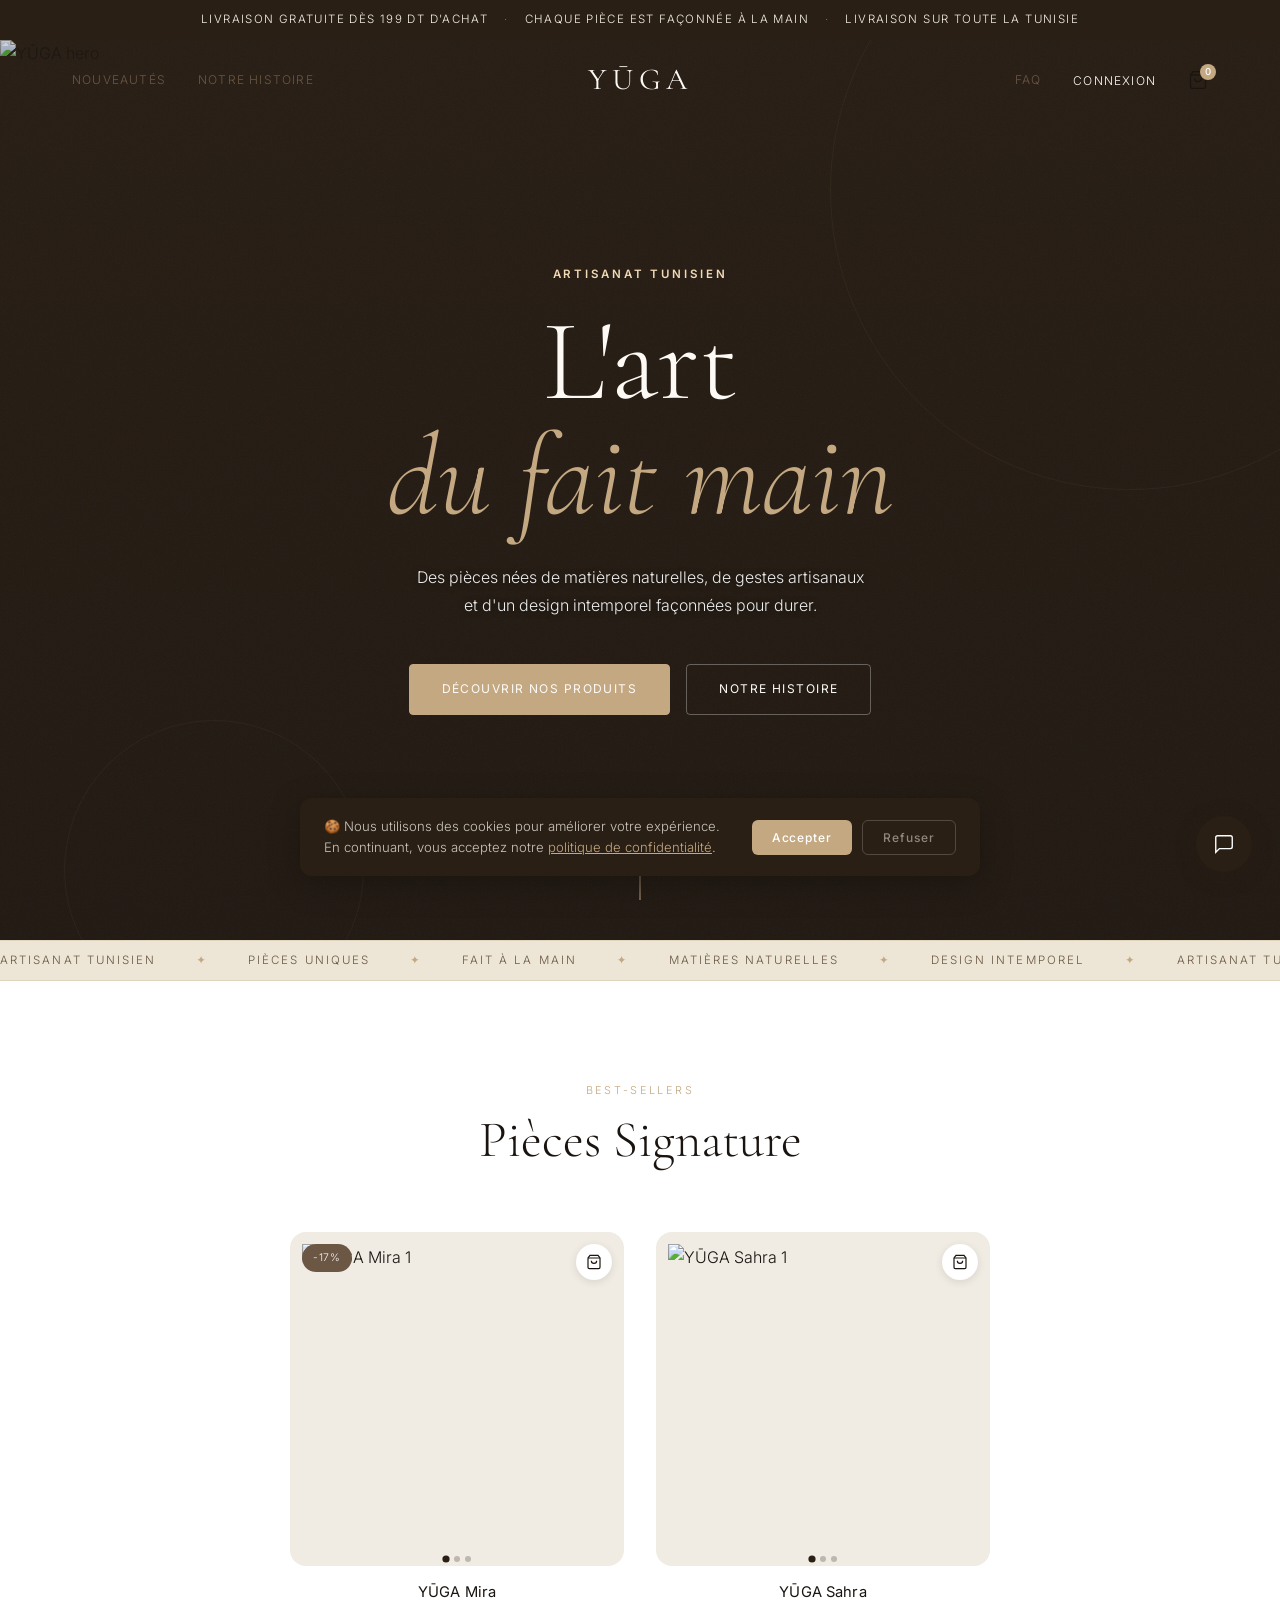
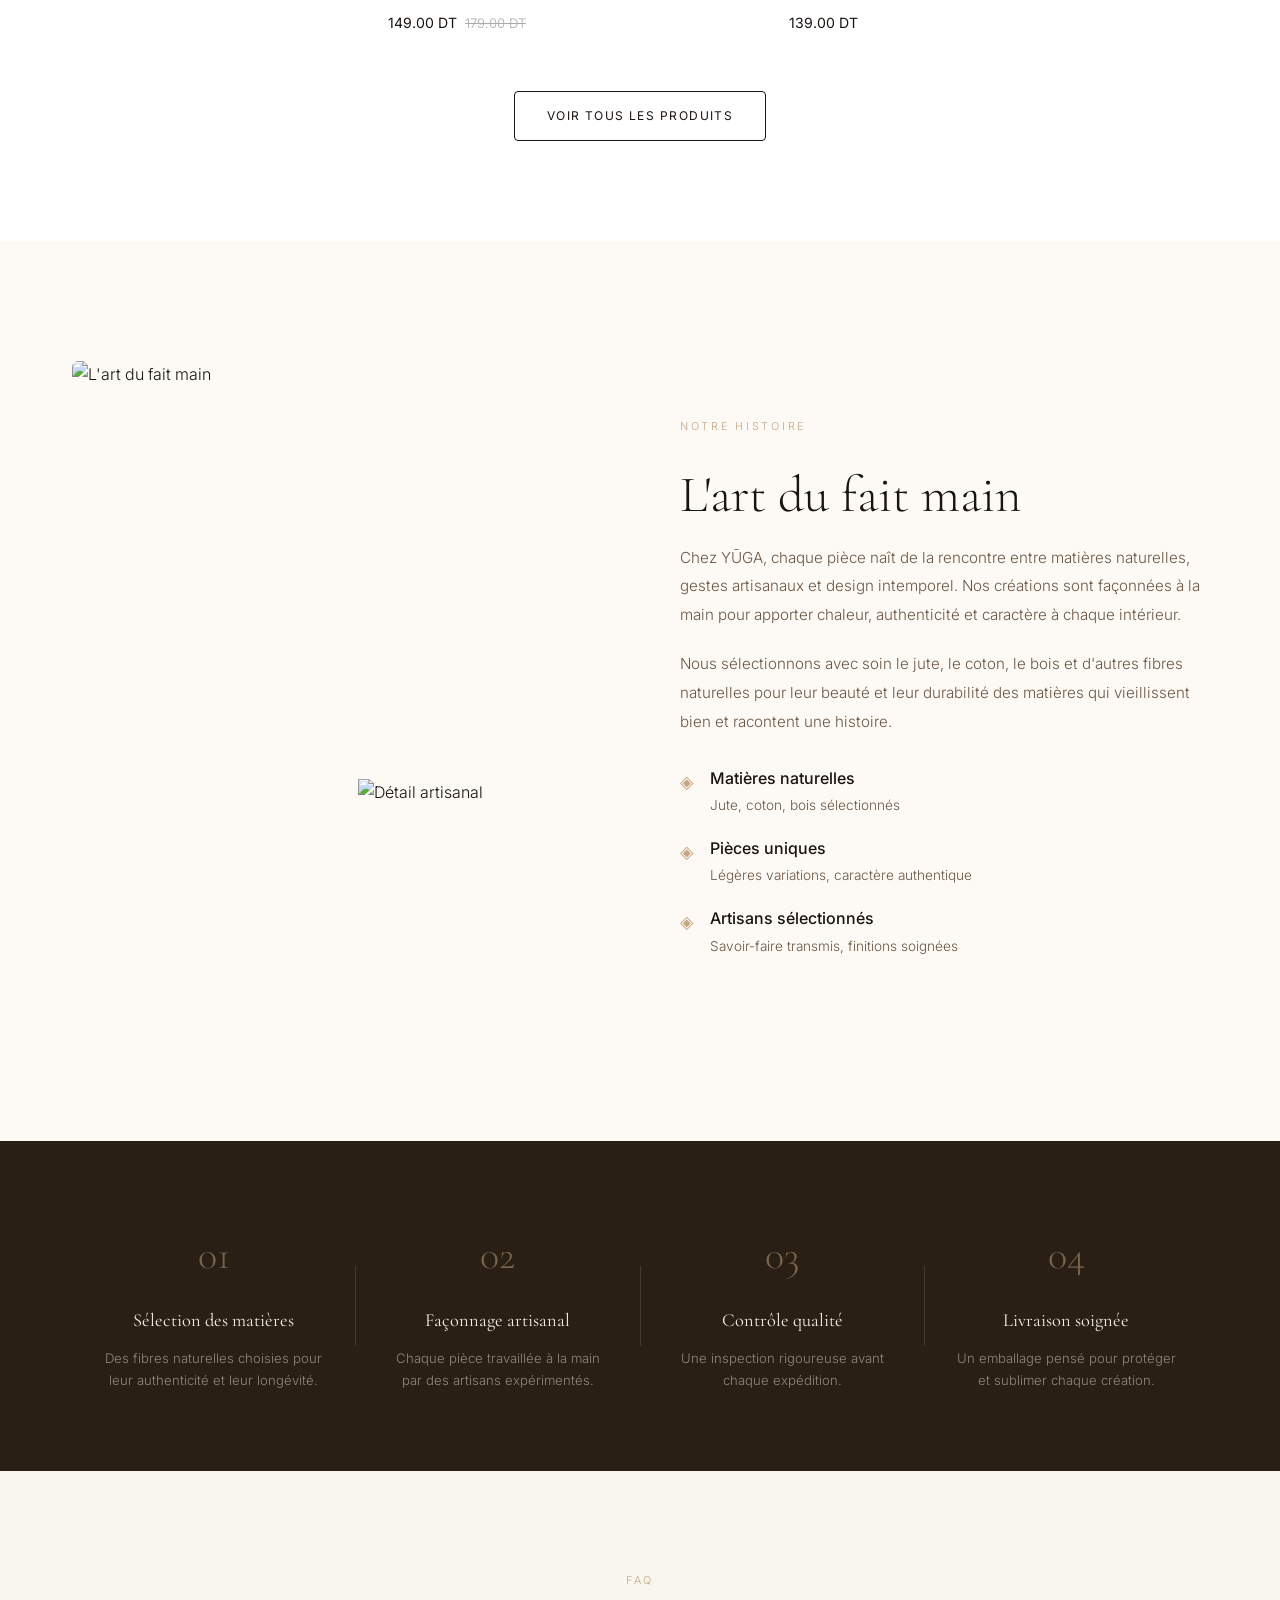
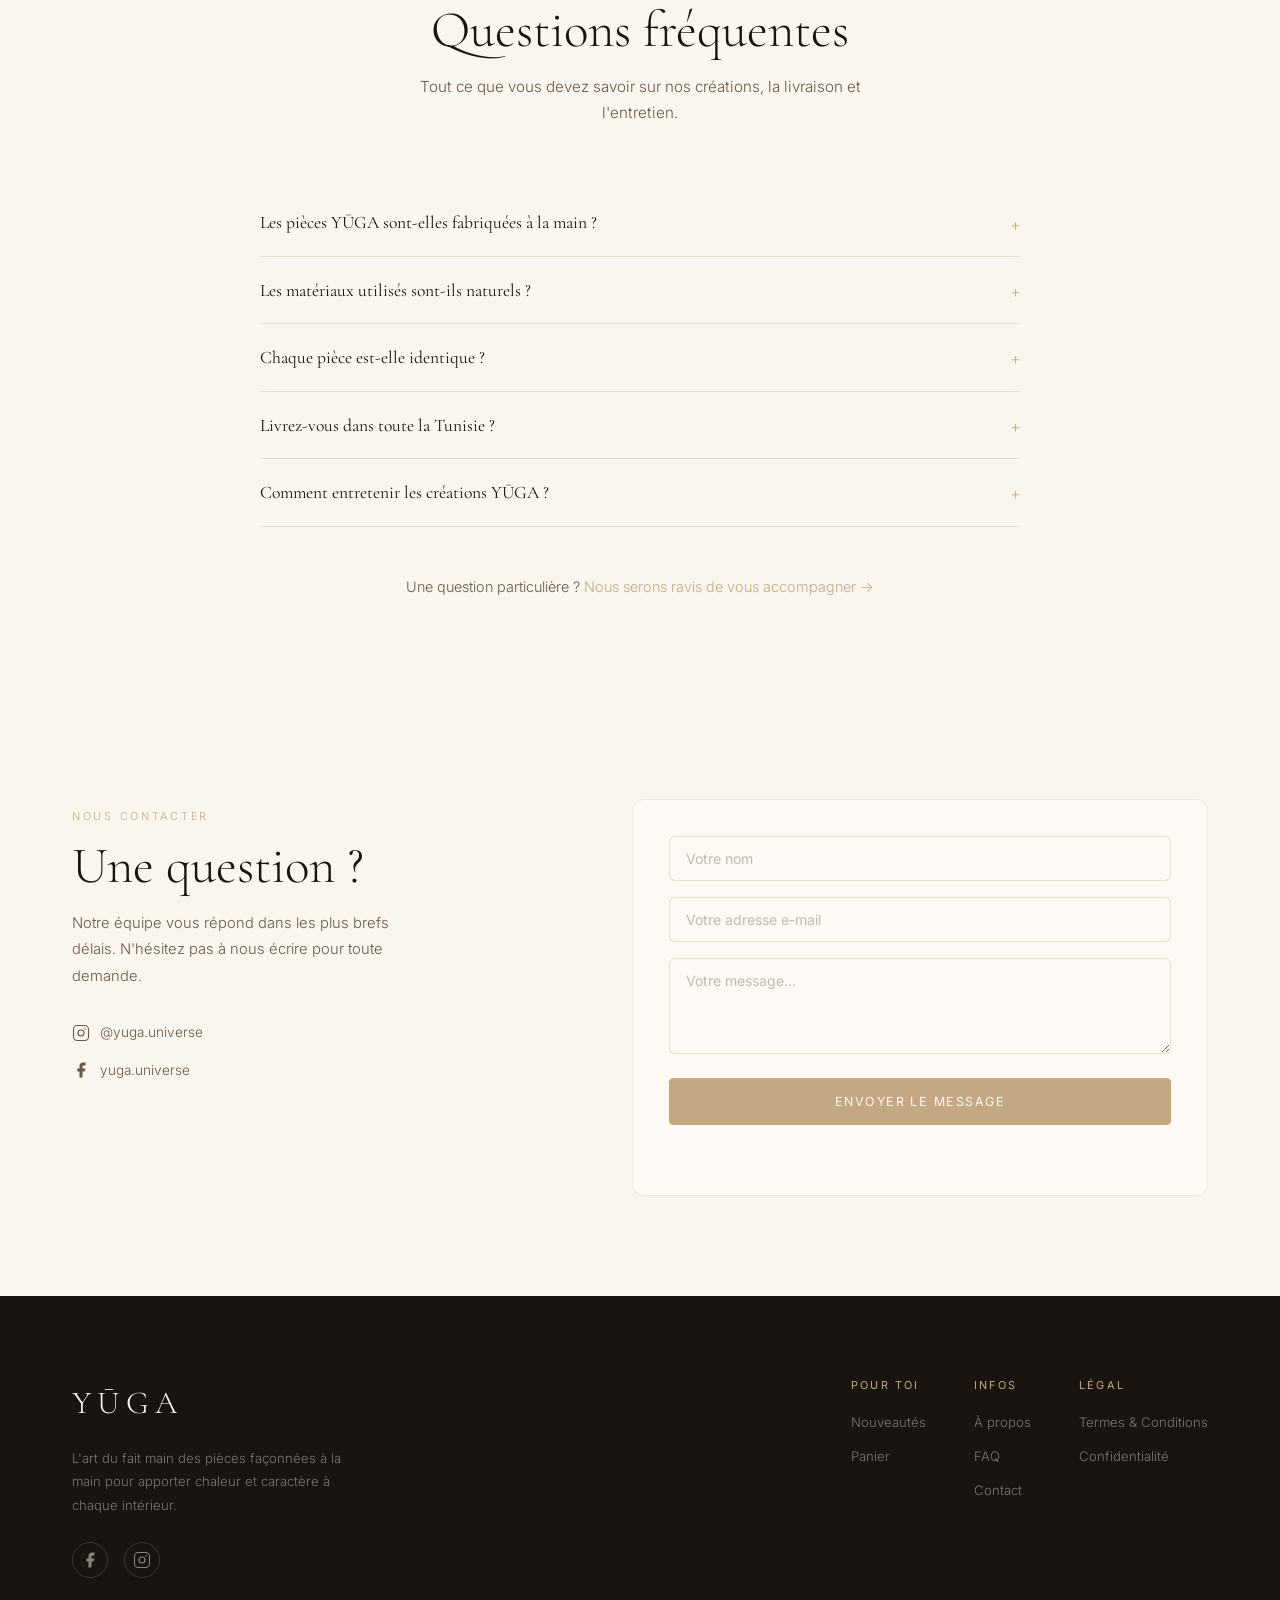
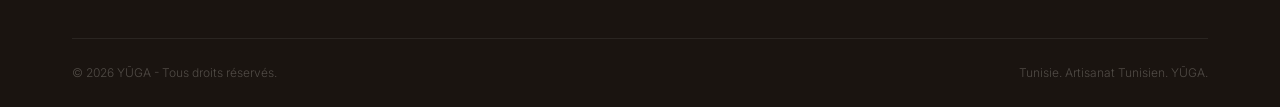
==== commit 48924d60: "adding log in" ====
--- a/index.html
+++ b/index.html
@@ -32,6 +32,20 @@
       <a href="#" class="nav__logo">YŪGA</a>
       <div class="nav__right">
         <a href="#faq" class="nav__link">FAQ</a>
+        <div class="nav__user" id="navUser">
+          <!-- filled by auth-nav.js -->
+        </div>
+        <button class="nav__notif" id="navNotif" style="display:none" aria-label="Notifications">
+          <svg width="20" height="20" viewBox="0 0 24 24" fill="none" stroke="currentColor" stroke-width="1.5">
+            <path d="M18 8A6 6 0 006 8c0 7-3 9-3 9h18s-3-2-3-9"/>
+            <path d="M13.73 21a2 2 0 01-3.46 0"/>
+          </svg>
+          <span class="notif-dot" id="notifDot"></span>
+          <div class="notif-popup" id="notifPopup">
+            <div class="notif-popup__head">Notifications</div>
+            <div class="notif-list" id="notifList"></div>
+          </div>
+        </button>
         <button class="nav__cart" aria-label="Panier">
           <svg width="20" height="20" viewBox="0 0 24 24" fill="none" stroke="currentColor" stroke-width="1.5">
             <path d="M6 2L3 6v14a2 2 0 002 2h14a2 2 0 002-2V6l-3-4z"/>
@@ -40,7 +54,6 @@
           </svg>
           <span class="cart-count">0</span>
         </button>
-
       </div>
     </nav>
   </header>
@@ -418,6 +431,7 @@
   <script src="https://cdn.jsdelivr.net/npm/@emailjs/browser@4/dist/email.min.js"></script>
   <script>emailjs.init(YUGA_CONFIG.emailjs.publicKey);</script>
   <script src="app.js"></script>
+  <script src="auth-nav.js"></script>
   <script src="chatbot.js"></script>
 </body>
 </html>
--- a/style.css
+++ b/style.css
@@ -1179,3 +1179,58 @@
 @media (max-width: 768px) {
   .announcement-bar { display: none; }
 }
+
+/* ===========================
+   User Nav Menu
+=========================== */
+.nav__user { position: relative; }
+.nav__user-btn {
+  display: flex;
+  align-items: center;
+  gap: 6px;
+  font-size: 0.75rem;
+  letter-spacing: 0.06em;
+  color: var(--white);
+  background: none;
+  border: none;
+  cursor: pointer;
+  transition: color 0.2s;
+  font-family: var(--font-sans);
+}
+.header.scrolled .nav__user-btn,
+.header:hover .nav__user-btn { color: var(--ink); }
+.header--static .nav__user-btn { color: var(--ink) !important; }
+.nav__login-link { color: var(--white); }
+.header.scrolled .nav__login-link,
+.header:hover .nav__login-link { color: var(--warm-mid); }
+.header--static .nav__login-link { color: var(--warm-mid) !important; }
+
+.nav__user-dropdown {
+  position: absolute;
+  top: calc(100% + 12px);
+  right: 0;
+  background: var(--white);
+  border-radius: 10px;
+  box-shadow: 0 8px 32px rgba(42,31,20,0.12);
+  padding: 16px;
+  min-width: 200px;
+  display: none;
+  z-index: 200;
+  border: 1px solid rgba(196,168,130,0.2);
+}
+.nav__user-dropdown.open { display: block; }
+.nav__user-info { font-size: 0.88rem; font-weight: 500; color: var(--ink); margin-bottom: 4px; }
+.nav__user-email { font-size: 0.75rem; color: var(--warm-mid); margin-bottom: 14px; }
+.nav__user-logout {
+  width: 100%;
+  padding: 9px;
+  background: var(--off);
+  border: 1px solid var(--border);
+  border-radius: 6px;
+  font-size: 0.75rem;
+  color: var(--ink);
+  cursor: pointer;
+  font-family: var(--font-sans);
+  transition: background 0.2s;
+}
+.nav__user-logout:hover { background: #e74c3c; color: white; border-color: #e74c3c; }
